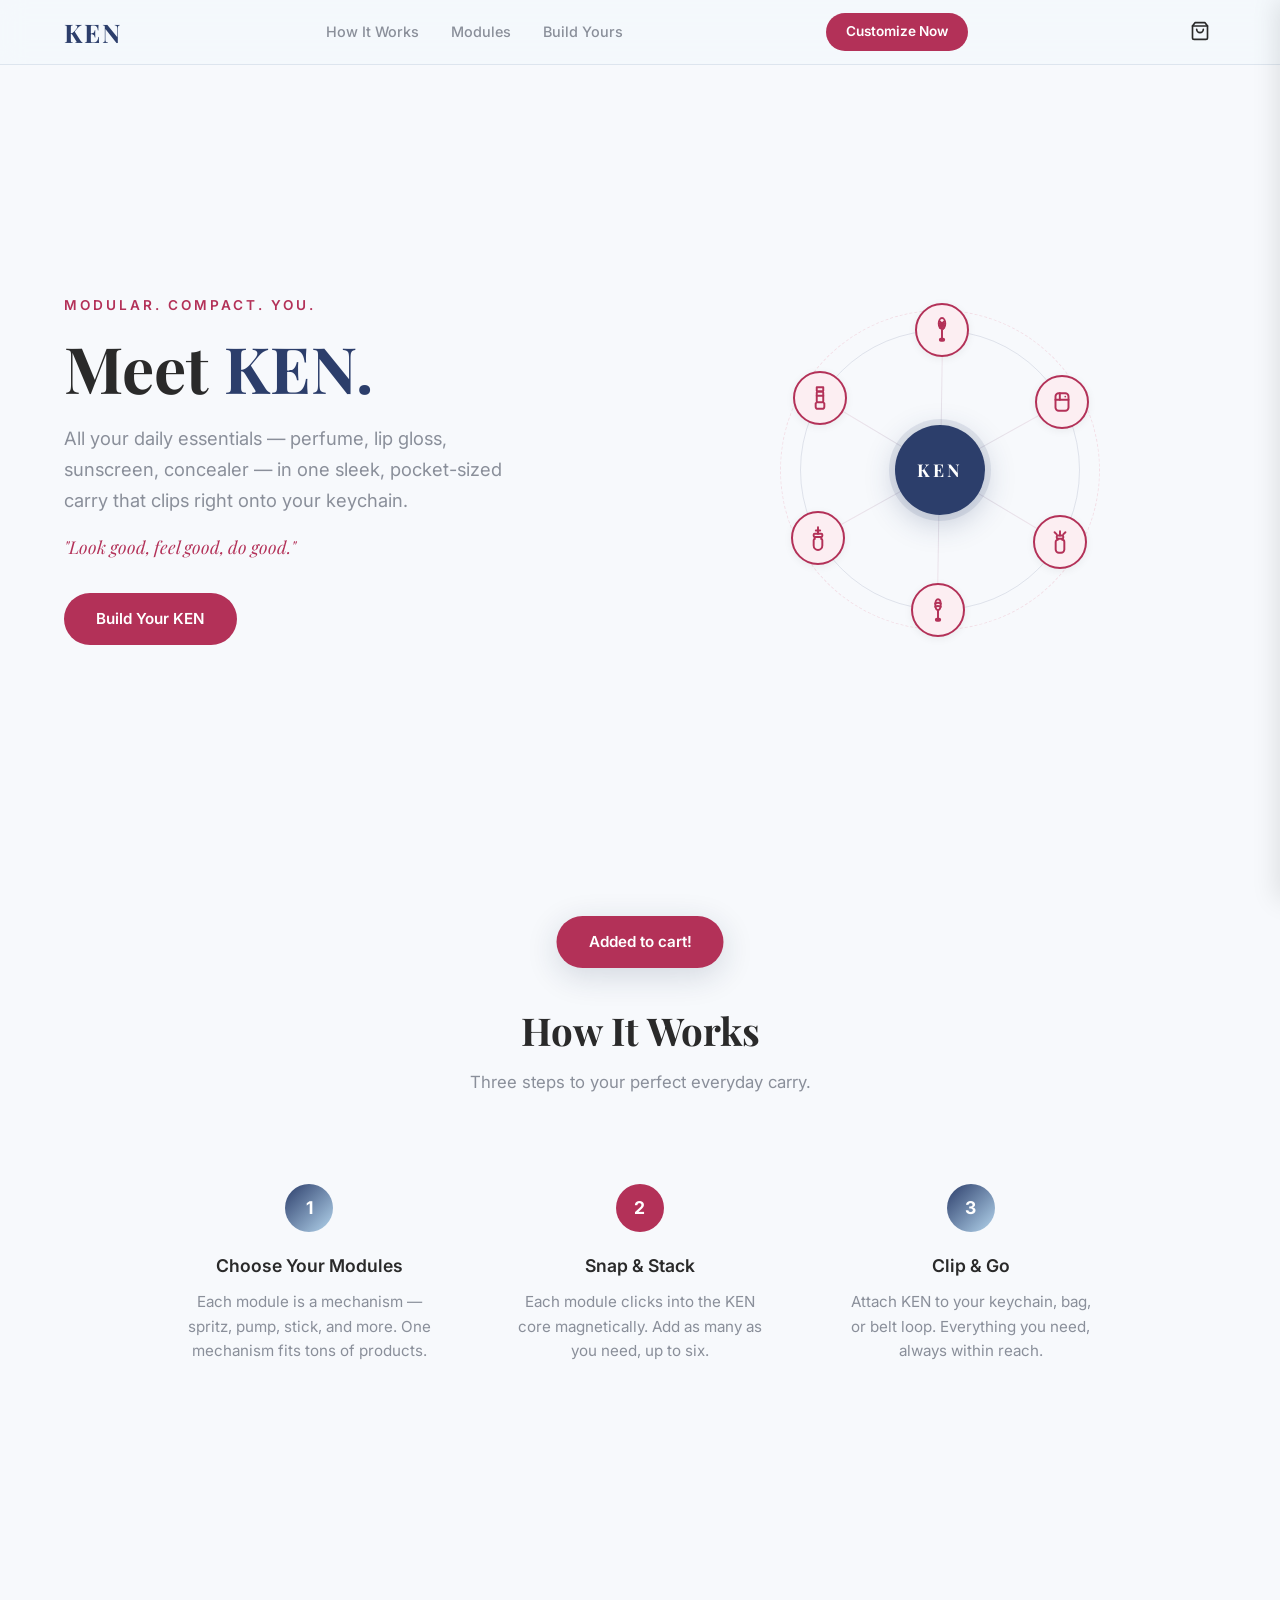
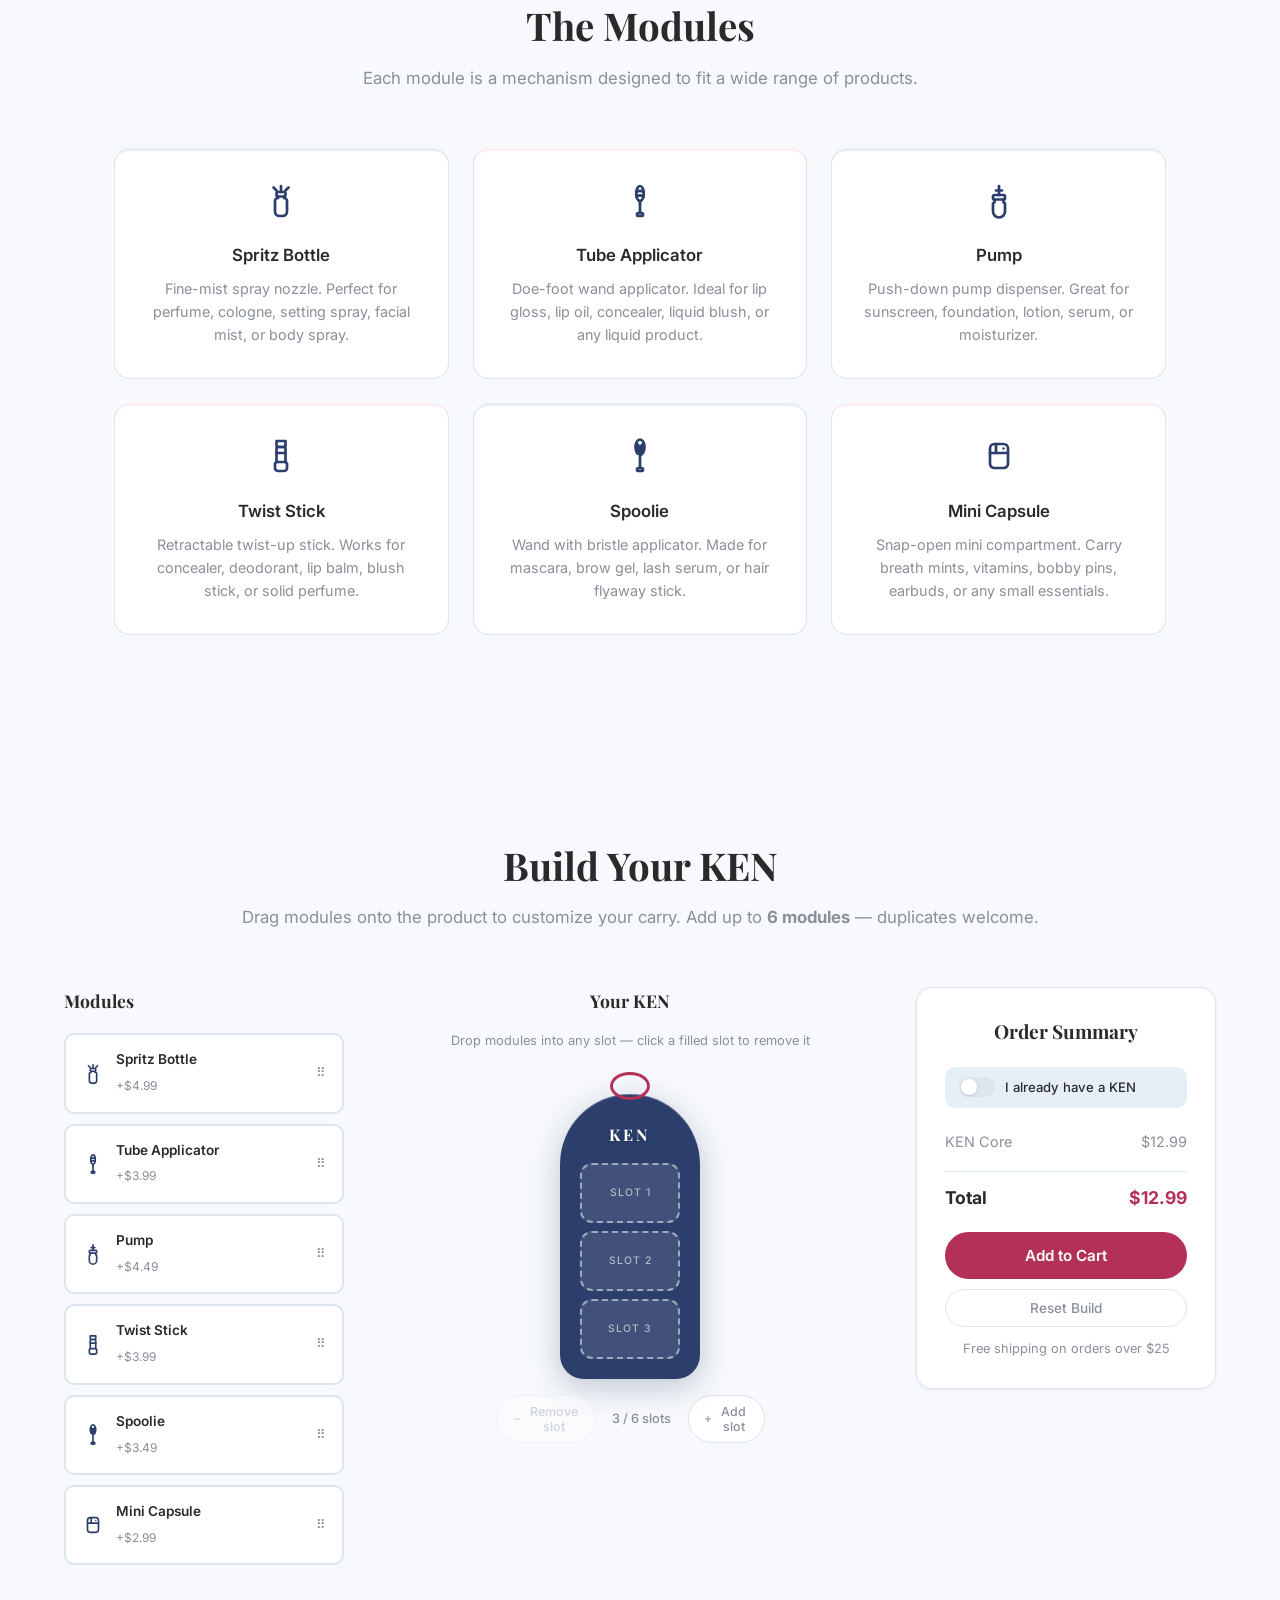
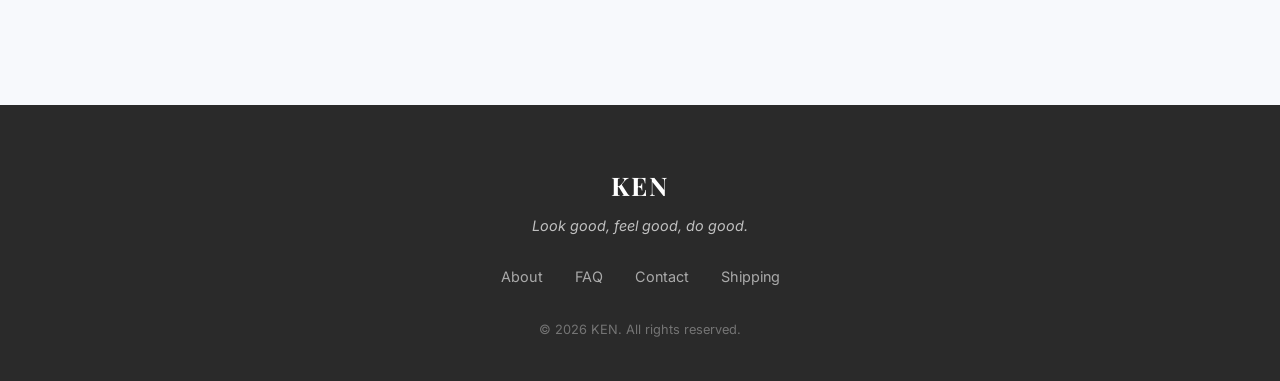
==== index.html @ da059046 "Initial ken website" ====
<!DOCTYPE html>
<html lang="en">
<head>
  <meta charset="UTF-8">
  <meta name="viewport" content="width=device-width, initial-scale=1.0">
  <title>KEN — Look Good, Feel Good, Do Good</title>
  <link rel="stylesheet" href="styles.css">
  <link rel="preconnect" href="https://fonts.googleapis.com">
  <link href="https://fonts.googleapis.com/css2?family=Inter:wght@300;400;500;600;700;800&family=Playfair+Display:wght@600;700&display=swap" rel="stylesheet">
</head>
<body>

  <!-- SVG Icon Definitions -->
  <svg xmlns="http://www.w3.org/2000/svg" style="display:none">
    <!-- Spritz: spray bottle -->
    <symbol id="icon-spritz" viewBox="0 0 24 24" fill="none" stroke="currentColor" stroke-width="1.8" stroke-linecap="round" stroke-linejoin="round">
      <path d="M12 2v4"/>
      <rect x="9" y="6" width="6" height="3" rx="1"/>
      <path d="M10 9v1a2 2 0 0 0-2 2v7a3 3 0 0 0 3 3h2a3 3 0 0 0 3-3v-7a2 2 0 0 0-2-2V9"/>
      <path d="M7 3l2 2"/>
      <path d="M17 3l-2 2"/>
    </symbol>
    <!-- Tube Applicator: doe-foot wand -->
    <symbol id="icon-applicator" viewBox="0 0 24 24" fill="none" stroke="currentColor" stroke-width="1.8" stroke-linecap="round" stroke-linejoin="round">
      <path d="M12 14v6"/>
      <rect x="10" y="20" width="4" height="2" rx="1"/>
      <path d="M12 14v-2"/>
      <ellipse cx="12" cy="7" rx="2.5" ry="5"/>
      <path d="M9.5 6a5 5 0 0 1 5 0"/>
      <path d="M9.5 9a5 5 0 0 1 5 0"/>
    </symbol>
    <!-- Pump: push-down pump dispenser -->
    <symbol id="icon-pump" viewBox="0 0 24 24" fill="none" stroke="currentColor" stroke-width="1.8" stroke-linecap="round" stroke-linejoin="round">
      <path d="M12 2v3"/>
      <path d="M10 5h4"/>
      <path d="M12 5v3"/>
      <rect x="8" y="8" width="8" height="3" rx="1"/>
      <path d="M9 11v2a1 1 0 0 0-1 1v5a4 4 0 0 0 4 4h0a4 4 0 0 0 4-4v-5a1 1 0 0 0-1-1v-2"/>
    </symbol>
    <!-- Twist Stick: retractable stick -->
    <symbol id="icon-stick" viewBox="0 0 24 24" fill="none" stroke="currentColor" stroke-width="1.8" stroke-linecap="round" stroke-linejoin="round">
      <path d="M9 2h6v3l-1 1h-4l-1-1V2z"/>
      <rect x="9" y="6" width="6" height="10" rx="1"/>
      <path d="M9 16l-1 1v3a2 2 0 0 0 2 2h4a2 2 0 0 0 2-2v-3l-1-1"/>
      <path d="M9 10h6"/>
    </symbol>
    <!-- Spoolie: wand with bristle tip -->
    <symbol id="icon-spoolie" viewBox="0 0 24 24" fill="none" stroke="currentColor" stroke-width="1.8" stroke-linecap="round" stroke-linejoin="round">
      <path d="M12 12v8"/>
      <rect x="10" y="20" width="4" height="2" rx="1"/>
      <ellipse cx="12" cy="6" rx="3" ry="5"/>
      <path d="M10 4l4 4"/>
      <path d="M10 6l4 4"/>
      <path d="M10 8l3 3"/>
      <path d="M14 4l-4 4"/>
      <path d="M14 6l-4 4"/>
    </symbol>
    <!-- Mini Capsule: small snap-open compartment -->
    <symbol id="icon-pod" viewBox="0 0 24 24" fill="none" stroke="currentColor" stroke-width="1.8" stroke-linecap="round" stroke-linejoin="round">
      <rect x="6" y="4" width="12" height="16" rx="3"/>
      <path d="M6 10h12"/>
      <path d="M10 4v6"/>
      <circle cx="15" cy="7" r="0.8" fill="currentColor" stroke="none"/>
    </symbol>
  </svg>

  <!-- Navigation -->
  <nav class="navbar">
    <div class="nav-container">
      <a href="#" class="logo">KEN</a>
      <ul class="nav-links">
        <li><a href="#how-it-works">How It Works</a></li>
        <li><a href="#modules">Modules</a></li>
        <li><a href="#build">Build Yours</a></li>
      </ul>
      <a href="#build" class="nav-cta">Customize Now</a>
      <button class="cart-btn" id="cart-btn">
        <svg width="20" height="20" viewBox="0 0 24 24" fill="none" stroke="currentColor" stroke-width="2" stroke-linecap="round" stroke-linejoin="round">
          <path d="M6 2L3 6v14a2 2 0 0 0 2 2h14a2 2 0 0 0 2-2V6l-3-4z"/>
          <line x1="3" y1="6" x2="21" y2="6"/>
          <path d="M16 10a4 4 0 0 1-8 0"/>
        </svg>
        <span class="cart-count" id="cart-count">0</span>
      </button>
    </div>
  </nav>

  <!-- Cart Slide-out -->
  <div class="cart-overlay" id="cart-overlay"></div>
  <div class="cart-panel" id="cart-panel">
    <div class="cart-header">
      <h3>Your Cart</h3>
      <button class="cart-close" id="cart-close">&times;</button>
    </div>
    <div class="cart-body" id="cart-body">
      <p class="cart-empty">Your cart is empty.</p>
    </div>
    <div class="cart-footer" id="cart-footer" style="display:none">
      <div class="cart-footer-total">
        <span>Total</span>
        <span id="cart-total">$0.00</span>
      </div>
      <a href="checkout.html" class="btn btn-pink btn-full" style="text-align:center">Checkout</a>
    </div>
  </div>

  <!-- Hero -->
  <section class="hero">
    <div class="hero-content">
      <p class="hero-tagline">Modular. Compact. You.</p>
      <h1 class="hero-title">Meet <span class="brand-accent">KEN.</span></h1>
      <p class="hero-subtitle">All your daily essentials — perfume, lip gloss, sunscreen, concealer — in one sleek, pocket-sized carry that clips right onto your keychain.</p>
      <p class="hero-motto">"Look good, feel good, do good."</p>
      <a href="#build" class="btn btn-pink">Build Your KEN</a>
    </div>
    <div class="hero-visual">
      <div class="product-explorer">
        <div class="explorer-ring"></div>
        <div class="explorer-ring ring-2"></div>
        <div class="explorer-core">
          <span>KEN</span>
        </div>
        <div class="orbit-module" data-label="Spritz Bottle" data-angle="0"><svg><use href="#icon-spritz"/></svg></div>
        <div class="orbit-module" data-label="Tube Applicator" data-angle="60"><svg><use href="#icon-applicator"/></svg></div>
        <div class="orbit-module" data-label="Pump" data-angle="120"><svg><use href="#icon-pump"/></svg></div>
        <div class="orbit-module" data-label="Twist Stick" data-angle="180"><svg><use href="#icon-stick"/></svg></div>
        <div class="orbit-module" data-label="Spoolie" data-angle="240"><svg><use href="#icon-spoolie"/></svg></div>
        <div class="orbit-module" data-label="Mini Capsule" data-angle="300"><svg><use href="#icon-pod"/></svg></div>
        <div class="module-tooltip"></div>
      </div>
    </div>
  </section>

  <!-- How It Works -->
  <section id="how-it-works" class="how-it-works">
    <h2 class="section-title">How It Works</h2>
    <p class="section-subtitle">Three steps to your perfect everyday carry.</p>
    <div class="steps">
      <div class="step">
        <div class="step-number">1</div>
        <h3>Choose Your Modules</h3>
        <p>Each module is a mechanism — spritz, pump, stick, and more. One mechanism fits tons of products.</p>
      </div>
      <div class="step">
        <div class="step-number">2</div>
        <h3>Snap & Stack</h3>
        <p>Each module clicks into the KEN core magnetically. Add as many as you need, up to six.</p>
      </div>
      <div class="step">
        <div class="step-number">3</div>
        <h3>Clip & Go</h3>
        <p>Attach KEN to your keychain, bag, or belt loop. Everything you need, always within reach.</p>
      </div>
    </div>
  </section>

  <!-- Modules Showcase -->
  <section id="modules" class="modules-showcase">
    <h2 class="section-title">The Modules</h2>
    <p class="section-subtitle">Each module is a mechanism designed to fit a wide range of products.</p>
    <div class="module-grid">
      <div class="module-card">
        <div class="module-icon"><svg><use href="#icon-spritz"/></svg></div>
        <h3>Spritz Bottle</h3>
        <p>Fine-mist spray nozzle. Perfect for perfume, cologne, setting spray, facial mist, or body spray.</p>
      </div>
      <div class="module-card">
        <div class="module-icon"><svg><use href="#icon-applicator"/></svg></div>
        <h3>Tube Applicator</h3>
        <p>Doe-foot wand applicator. Ideal for lip gloss, lip oil, concealer, liquid blush, or any liquid product.</p>
      </div>
      <div class="module-card">
        <div class="module-icon"><svg><use href="#icon-pump"/></svg></div>
        <h3>Pump</h3>
        <p>Push-down pump dispenser. Great for sunscreen, foundation, lotion, serum, or moisturizer.</p>
      </div>
      <div class="module-card">
        <div class="module-icon"><svg><use href="#icon-stick"/></svg></div>
        <h3>Twist Stick</h3>
        <p>Retractable twist-up stick. Works for concealer, deodorant, lip balm, blush stick, or solid perfume.</p>
      </div>
      <div class="module-card">
        <div class="module-icon"><svg><use href="#icon-spoolie"/></svg></div>
        <h3>Spoolie</h3>
        <p>Wand with bristle applicator. Made for mascara, brow gel, lash serum, or hair flyaway stick.</p>
      </div>
      <div class="module-card">
        <div class="module-icon"><svg><use href="#icon-pod"/></svg></div>
        <h3>Mini Capsule</h3>
        <p>Snap-open mini compartment. Carry breath mints, vitamins, bobby pins, earbuds, or any small essentials.</p>
      </div>
    </div>
  </section>

  <!-- Build Your KEN — Drag & Drop Customizer -->
  <section id="build" class="customizer">
    <h2 class="section-title">Build Your KEN</h2>
    <p class="section-subtitle">Drag modules onto the product to customize your carry. Add up to <strong>6 modules</strong> — duplicates welcome.</p>

    <div class="customizer-layout">
      <!-- Left: Module tray (draggable items) -->
      <div class="module-tray">
        <h3>Modules</h3>
        <div class="drag-module" draggable="true" data-module="spritz" data-price="4.99">
          <span class="drag-icon"><svg><use href="#icon-spritz"/></svg></span>
          <div class="drag-info">
            <h4>Spritz Bottle</h4>
            <span>+$4.99</span>
          </div>
          <span class="drag-handle">⠿</span>
        </div>
        <div class="drag-module" draggable="true" data-module="applicator" data-price="3.99">
          <span class="drag-icon"><svg><use href="#icon-applicator"/></svg></span>
          <div class="drag-info">
            <h4>Tube Applicator</h4>
            <span>+$3.99</span>
          </div>
          <span class="drag-handle">⠿</span>
        </div>
        <div class="drag-module" draggable="true" data-module="pump" data-price="4.49">
          <span class="drag-icon"><svg><use href="#icon-pump"/></svg></span>
          <div class="drag-info">
            <h4>Pump</h4>
            <span>+$4.49</span>
          </div>
          <span class="drag-handle">⠿</span>
        </div>
        <div class="drag-module" draggable="true" data-module="stick" data-price="3.99">
          <span class="drag-icon"><svg><use href="#icon-stick"/></svg></span>
          <div class="drag-info">
            <h4>Twist Stick</h4>
            <span>+$3.99</span>
          </div>
          <span class="drag-handle">⠿</span>
        </div>
        <div class="drag-module" draggable="true" data-module="spoolie" data-price="3.49">
          <span class="drag-icon"><svg><use href="#icon-spoolie"/></svg></span>
          <div class="drag-info">
            <h4>Spoolie</h4>
            <span>+$3.49</span>
          </div>
          <span class="drag-handle">⠿</span>
        </div>
        <div class="drag-module" draggable="true" data-module="pod" data-price="2.99">
          <span class="drag-icon"><svg><use href="#icon-pod"/></svg></span>
          <div class="drag-info">
            <h4>Mini Capsule</h4>
            <span>+$2.99</span>
          </div>
          <span class="drag-handle">⠿</span>
        </div>
      </div>

      <!-- Center: Product diagram with drop slots -->
      <div class="product-diagram">
        <h3>Your KEN</h3>
        <p class="diagram-hint">Drop modules into any slot — click a filled slot to remove it</p>
        <div class="product-body">
          <div class="keychain-ring"></div>
          <div class="ken-body" id="ken-body">
            <span class="ken-body-label">KEN</span>
            <div class="drop-slot" data-slot="0">
              <span class="slot-label">Slot 1</span>
            </div>
            <div class="drop-slot" data-slot="1">
              <span class="slot-label">Slot 2</span>
            </div>
            <div class="drop-slot" data-slot="2">
              <span class="slot-label">Slot 3</span>
            </div>
          </div>
          <div class="slot-controls">
            <button class="slot-ctrl-btn" id="remove-slot-btn" disabled>
              <svg width="16" height="16" viewBox="0 0 24 24" fill="none" stroke="currentColor" stroke-width="2.5"><line x1="5" y1="12" x2="19" y2="12"/></svg>
              <span>Remove slot</span>
            </button>
            <span class="slot-count-label" id="slot-count-label">3 / 6 slots</span>
            <button class="slot-ctrl-btn" id="add-slot-btn">
              <svg width="16" height="16" viewBox="0 0 24 24" fill="none" stroke="currentColor" stroke-width="2.5"><line x1="12" y1="5" x2="12" y2="19"/><line x1="5" y1="12" x2="19" y2="12"/></svg>
              <span>Add slot</span>
            </button>
          </div>
        </div>
      </div>

      <!-- Right: Order summary -->
      <div class="order-summary">
        <h3>Order Summary</h3>

        <label class="own-ken-toggle">
          <input type="checkbox" id="own-ken-toggle">
          <span class="toggle-switch"></span>
          <span class="toggle-text">I already have a KEN</span>
        </label>

        <div class="summary">
          <div class="summary-line core-line" id="core-line">
            <span>KEN Core</span>
            <span>$12.99</span>
          </div>
          <div class="summary-modules"></div>
          <div class="summary-divider"></div>
          <div class="summary-total">
            <span>Total</span>
            <span class="total-price">$12.99</span>
          </div>
        </div>
        <button class="btn btn-pink btn-full" id="add-to-cart">Add to Cart</button>
        <button class="reset-btn" id="reset-btn">Reset Build</button>
        <p class="build-note">Free shipping on orders over $25</p>
      </div>
    </div>
  </section>

  <!-- Footer -->
  <footer class="footer">
    <div class="footer-content">
      <div class="footer-brand">
        <span class="logo">KEN</span>
        <p>Look good, feel good, do good.</p>
      </div>
      <div class="footer-links">
        <a href="#">About</a>
        <a href="#">FAQ</a>
        <a href="#">Contact</a>
        <a href="#">Shipping</a>
      </div>
      <p class="footer-copy">&copy; 2026 KEN. All rights reserved.</p>
    </div>
  </footer>

  <!-- Cart Toast -->
  <div class="toast" id="cart-toast">
    <span>Added to cart!</span>
  </div>

  <script src="script.js"></script>
</body>
</html>
---- styles.css ----
/* ===== Reset & Base ===== */
*, *::before, *::after {
  margin: 0;
  padding: 0;
  box-sizing: border-box;
}

:root {
  --color-bg: #f7f9fc;
  --color-surface: #ffffff;
  --color-text: #2a2a2a;
  --color-text-muted: #8a8f9a;
  --color-pink: #2c3e6b;
  --color-pink-light: #eaf0f7;
  --color-pink-hover: #243356;
  --color-blue: #b4d5ed;
  --color-blue-dark: #2c3e6b;
  --color-blue-light: #e6eff7;
  --color-border: #dde5ee;
  --color-rose: #b33158;
  --color-rose-light: #fceef2;
  --color-gradient: linear-gradient(135deg, #2c3e6b, #b4d5ed);
  --radius: 16px;
  --radius-sm: 10px;
  --shadow-sm: 0 1px 3px rgba(27, 42, 74, 0.08);
  --shadow-md: 0 4px 20px rgba(27, 42, 74, 0.12);
  --shadow-lg: 0 8px 32px rgba(27, 42, 74, 0.16);
  --font-body: 'Inter', -apple-system, sans-serif;
  --font-display: 'Playfair Display', Georgia, serif;
}

html {
  scroll-behavior: smooth;
}

body {
  font-family: var(--font-body);
  background: var(--color-bg);
  color: var(--color-text);
  line-height: 1.6;
  -webkit-font-smoothing: antialiased;
}

/* ===== Navbar ===== */
.navbar {
  position: fixed;
  top: 0;
  left: 0;
  right: 0;
  z-index: 100;
  background: rgba(244, 248, 252, 0.85);
  backdrop-filter: blur(12px);
  border-bottom: 1px solid var(--color-border);
}

.nav-container {
  max-width: 1200px;
  margin: 0 auto;
  padding: 0 24px;
  height: 64px;
  display: flex;
  align-items: center;
  justify-content: space-between;
}

.logo {
  font-family: var(--font-display);
  font-size: 1.6rem;
  font-weight: 700;
  color: #2c3e6b;
  text-decoration: none;
  letter-spacing: 2px;
}

.nav-links {
  list-style: none;
  display: flex;
  gap: 32px;
}

.nav-links a {
  text-decoration: none;
  color: var(--color-text-muted);
  font-size: 0.9rem;
  font-weight: 500;
  transition: color 0.2s;
}

.nav-links a:hover {
  color: var(--color-rose);
}

.nav-cta {
  background: var(--color-rose);
  color: white;
  text-decoration: none;
  padding: 8px 20px;
  border-radius: 100px;
  font-size: 0.85rem;
  font-weight: 600;
  transition: opacity 0.2s;
}

.nav-cta:hover {
  opacity: 0.9;
}

/* ===== Hero ===== */
.hero {
  min-height: 100vh;
  display: flex;
  align-items: center;
  justify-content: center;
  padding: 100px 24px 60px;
  max-width: 1200px;
  margin: 0 auto;
  gap: 60px;
}

.hero-content {
  flex: 1;
  max-width: 540px;
}

.hero-tagline {
  font-size: 0.85rem;
  font-weight: 600;
  text-transform: uppercase;
  letter-spacing: 3px;
  color: var(--color-rose);
  margin-bottom: 16px;
}

.hero-title {
  font-family: var(--font-display);
  font-size: 4rem;
  font-weight: 700;
  line-height: 1.1;
  margin-bottom: 20px;
}

.brand-accent {
  color: #2c3e6b;
}

.hero-subtitle {
  font-size: 1.15rem;
  color: var(--color-text-muted);
  line-height: 1.7;
  margin-bottom: 16px;
  max-width: 460px;
}

.hero-motto {
  font-family: var(--font-display);
  font-size: 1.1rem;
  font-style: italic;
  color: var(--color-rose);
  margin-bottom: 32px;
}

.btn {
  display: inline-block;
  padding: 14px 32px;
  border-radius: 100px;
  font-size: 0.95rem;
  font-weight: 600;
  text-decoration: none;
  cursor: pointer;
  border: none;
  transition: all 0.2s;
  font-family: var(--font-body);
}

.btn-primary {
  background: var(--color-gradient);
  color: white;
}

.btn-primary:hover {
  opacity: 0.9;
  transform: translateY(-1px);
  box-shadow: var(--shadow-md);
}

.btn-pink {
  background: var(--color-rose);
  color: white;
}

.btn-pink:hover {
  background: #d4627e;
  transform: translateY(-1px);
  box-shadow: 0 4px 20px rgba(224, 115, 142, 0.3);
}

.btn-full {
  width: 100%;
  text-align: center;
}

/* Hero product visual — Interactive Explorer */
.hero-visual {
  flex: 1;
  display: flex;
  justify-content: center;
  align-items: center;
}

.product-explorer {
  position: relative;
  width: 360px;
  height: 360px;
  cursor: pointer;
}

/* Rotating rings */
.explorer-ring {
  position: absolute;
  top: 50%;
  left: 50%;
  width: 280px;
  height: 280px;
  transform: translate(-50%, -50%);
  border: 1.5px solid rgba(44, 62, 107, 0.12);
  border-radius: 50%;
  animation: spin-ring 30s linear infinite;
}

.explorer-ring.ring-2 {
  width: 320px;
  height: 320px;
  border: 1px dashed rgba(224, 115, 142, 0.2);
  animation: spin-ring 45s linear infinite reverse;
}

@keyframes spin-ring {
  from { transform: translate(-50%, -50%) rotate(0deg); }
  to { transform: translate(-50%, -50%) rotate(360deg); }
}

/* Center core */
.explorer-core {
  position: absolute;
  top: 50%;
  left: 50%;
  transform: translate(-50%, -50%);
  width: 90px;
  height: 90px;
  background: #2c3e6b;
  border-radius: 50%;
  display: flex;
  align-items: center;
  justify-content: center;
  color: white;
  font-family: var(--font-display);
  font-weight: 700;
  font-size: 1.1rem;
  letter-spacing: 3px;
  z-index: 10;
  box-shadow: 0 0 0 6px rgba(44, 62, 107, 0.1), 0 8px 30px rgba(44, 62, 107, 0.25);
  transition: transform 0.3s, box-shadow 0.3s;
}

.explorer-core:hover {
  transform: translate(-50%, -50%) scale(1.08);
  box-shadow: 0 0 0 8px rgba(224, 115, 142, 0.15), 0 12px 40px rgba(44, 62, 107, 0.3);
}

/* Orbiting modules */
.orbit-module {
  position: absolute;
  width: 54px;
  height: 54px;
  border-radius: 50%;
  background: var(--color-rose-light);
  border: 2px solid var(--color-rose);
  display: flex;
  align-items: center;
  justify-content: center;
  color: var(--color-rose);
  z-index: 5;
  cursor: pointer;
  transition: all 0.3s cubic-bezier(0.16, 1, 0.3, 1);
  box-shadow: 0 2px 8px rgba(0,0,0,0.06);
}

.orbit-module svg {
  width: 26px;
  height: 26px;
}

.orbit-module:hover {
  transform: scale(1.3) !important;
  background: #2c3e6b;
  border-color: #2c3e6b;
  color: white;
  box-shadow: 0 0 0 4px rgba(44, 62, 107, 0.15), 0 8px 24px rgba(44, 62, 107, 0.25);
  z-index: 20;
}

.orbit-module.popped {
  animation: pop-bounce 0.5s cubic-bezier(0.16, 1, 0.3, 1);
}

@keyframes pop-bounce {
  0% { transform: scale(1); }
  40% { transform: scale(1.4); }
  70% { transform: scale(0.95); }
  100% { transform: scale(1); }
}

/* Tooltip */
.module-tooltip {
  position: absolute;
  background: #2c3e6b;
  color: white;
  padding: 6px 14px;
  border-radius: 100px;
  font-size: 0.78rem;
  font-weight: 600;
  white-space: nowrap;
  pointer-events: none;
  opacity: 0;
  transform: translateX(-50%) translateY(8px);
  transition: opacity 0.2s, transform 0.2s;
  z-index: 30;
  letter-spacing: 0.3px;
}

.module-tooltip.visible {
  opacity: 1;
  transform: translateX(-50%) translateY(0);
}

/* Connector lines from core to modules */
.orbit-connector {
  position: absolute;
  top: 50%;
  left: 50%;
  height: 1px;
  background: linear-gradient(90deg, rgba(44,62,107,0.15), rgba(224,115,142,0.15));
  transform-origin: 0 0;
  z-index: 1;
  pointer-events: none;
}

/* ===== How It Works ===== */
.how-it-works {
  padding: 100px 24px;
  max-width: 1000px;
  margin: 0 auto;
}

.section-title {
  font-family: var(--font-display);
  font-size: 2.4rem;
  text-align: center;
  margin-bottom: 8px;
}

.section-subtitle {
  text-align: center;
  color: var(--color-text-muted);
  font-size: 1.05rem;
  margin-bottom: 56px;
}

.steps {
  display: grid;
  grid-template-columns: repeat(3, 1fr);
  gap: 40px;
}

.step {
  text-align: center;
  padding: 32px 20px;
}

.step-number {
  width: 48px;
  height: 48px;
  border-radius: 50%;
  background: var(--color-gradient);
  color: white;
  display: inline-flex;
  align-items: center;
  justify-content: center;
  font-weight: 700;
  font-size: 1.1rem;
  margin-bottom: 20px;
}

.step:nth-child(2) .step-number {
  background: var(--color-rose);
}

.step h3 {
  font-size: 1.1rem;
  font-weight: 600;
  margin-bottom: 10px;
}

.step p {
  color: var(--color-text-muted);
  font-size: 0.95rem;
  line-height: 1.6;
}

/* ===== Module Showcase ===== */
.modules-showcase {
  padding: 100px 24px;
  max-width: 1100px;
  margin: 0 auto;
}

.module-grid {
  display: grid;
  grid-template-columns: repeat(3, 1fr);
  gap: 24px;
}

.module-card {
  background: var(--color-surface);
  border: 1px solid var(--color-border);
  border-radius: var(--radius);
  padding: 32px 24px;
  text-align: center;
  transition: transform 0.2s, box-shadow 0.2s;
}

.module-card:hover {
  transform: translateY(-4px);
  box-shadow: var(--shadow-md);
  border-color: var(--color-rose);
}

.module-card:nth-child(even) {
  border-top: 3px solid var(--color-rose-light);
}

.module-card:nth-child(odd) {
  border-top: 3px solid var(--color-blue-light);
}

.module-icon {
  margin-bottom: 16px;
  color: #2c3e6b;
}

.module-icon svg {
  width: 36px;
  height: 36px;
}

.module-card h3 {
  font-size: 1.05rem;
  font-weight: 600;
  margin-bottom: 8px;
}

.module-card p {
  color: var(--color-text-muted);
  font-size: 0.9rem;
  line-height: 1.6;
}

/* ===== Customizer (Drag & Drop) ===== */
.customizer {
  padding: 100px 24px;
  max-width: 1200px;
  margin: 0 auto;
}

.customizer-layout {
  display: grid;
  grid-template-columns: 280px 1fr 300px;
  gap: 32px;
  margin-top: 20px;
  align-items: start;
}

/* Left: Draggable module tray */
.module-tray {
  display: flex;
  flex-direction: column;
  gap: 10px;
}

.module-tray h3 {
  font-family: var(--font-display);
  font-size: 1.1rem;
  margin-bottom: 8px;
  color: var(--color-text);
}

.drag-module {
  display: flex;
  align-items: center;
  gap: 12px;
  padding: 14px 16px;
  background: var(--color-surface);
  border: 2px solid var(--color-border);
  border-radius: var(--radius-sm);
  cursor: grab;
  transition: all 0.2s;
  user-select: none;
}

.drag-module:active {
  cursor: grabbing;
}

.drag-module:hover {
  border-color: var(--color-rose);
  box-shadow: var(--shadow-sm);
}


.drag-module .drag-icon {
  flex-shrink: 0;
  color: #2c3e6b;
  display: flex;
  align-items: center;
  justify-content: center;
}

.drag-module .drag-icon svg {
  width: 22px;
  height: 22px;
}

.drag-module .drag-info {
  flex: 1;
  min-width: 0;
}

.drag-module .drag-info h4 {
  font-size: 0.85rem;
  font-weight: 600;
  margin-bottom: 1px;
}

.drag-module .drag-info span {
  font-size: 0.75rem;
  color: var(--color-text-muted);
}

.drag-module .drag-handle {
  color: var(--color-text-muted);
  font-size: 0.8rem;
  flex-shrink: 0;
}

/* Center: Product diagram */
.product-diagram {
  display: flex;
  flex-direction: column;
  align-items: center;
}

.product-diagram h3 {
  font-family: var(--font-display);
  font-size: 1.1rem;
  margin-bottom: 16px;
  text-align: center;
}

.diagram-hint {
  font-size: 0.8rem;
  color: var(--color-text-muted);
  margin-bottom: 20px;
  text-align: center;
}

.product-body {
  position: relative;
  width: 260px;
  display: flex;
  flex-direction: column;
  align-items: center;
}

/* Keychain ring */
.keychain-ring {
  width: 40px;
  height: 28px;
  border: 3px solid var(--color-rose);
  border-radius: 50%;
  margin-bottom: -6px;
  z-index: 1;
}

/* The KEN body */
.ken-body {
  width: 140px;
  background: #2c3e6b;
  border-radius: 70px 70px 24px 24px;
  display: flex;
  flex-direction: column;
  align-items: center;
  padding: 28px 10px 20px;
  gap: 8px;
  box-shadow: 0 8px 32px rgba(27, 42, 74, 0.25), inset 0 1px 0 rgba(255,255,255,0.3);
  position: relative;
}

.ken-body-label {
  font-family: var(--font-display);
  font-weight: 700;
  font-size: 1rem;
  color: white;
  letter-spacing: 3px;
  margin-bottom: 8px;
  text-shadow: 0 1px 4px rgba(0,0,0,0.2);
}

/* Drop slots on the product */
.drop-slot {
  width: 100px;
  height: 60px;
  border: 2px dashed rgba(255,255,255,0.5);
  border-radius: 12px;
  display: flex;
  align-items: center;
  justify-content: center;
  transition: all 0.25s;
  background: rgba(255,255,255,0.1);
  position: relative;
}

.drop-slot .slot-label {
  font-size: 0.65rem;
  color: rgba(255,255,255,0.6);
  text-transform: uppercase;
  letter-spacing: 1px;
  font-weight: 500;
}

.drop-slot.drag-over {
  border-color: white;
  background: rgba(255,255,255,0.25);
  transform: scale(1.05);
  box-shadow: 0 0 20px rgba(255,255,255,0.3);
}

.drop-slot.filled {
  border-style: solid;
  border-color: rgba(255,255,255,0.7);
  background: rgba(255,255,255,0.2);
  cursor: pointer;
}

.drop-slot.filled:hover {
  background: rgba(255, 50, 50, 0.2);
  border-color: rgba(255, 100, 100, 0.7);
}

.drop-slot.filled:hover .remove-hint {
  opacity: 1;
}

.slot-content {
  display: flex;
  align-items: center;
  gap: 5px;
  color: white;
  font-weight: 600;
  font-size: 0.72rem;
  white-space: nowrap;
}

.slot-content .slot-icon {
  width: 20px;
  height: 20px;
  flex-shrink: 0;
}

.remove-hint {
  position: absolute;
  top: -8px;
  right: -8px;
  width: 20px;
  height: 20px;
  background: #ff4757;
  color: white;
  border-radius: 50%;
  font-size: 0.7rem;
  display: flex;
  align-items: center;
  justify-content: center;
  opacity: 0;
  transition: opacity 0.2s;
  font-weight: 700;
}

/* "I already have a KEN" toggle */
.own-ken-toggle {
  display: flex;
  align-items: center;
  gap: 10px;
  cursor: pointer;
  padding: 10px 14px;
  background: var(--color-blue-light);
  border-radius: var(--radius-sm);
  margin-bottom: 16px;
  user-select: none;
  transition: background 0.2s;
}

.own-ken-toggle:hover {
  background: var(--color-pink-light);
}

.own-ken-toggle input {
  display: none;
}

.toggle-switch {
  width: 36px;
  height: 20px;
  background: var(--color-border);
  border-radius: 10px;
  position: relative;
  flex-shrink: 0;
  transition: background 0.2s;
}

.toggle-switch::after {
  content: '';
  position: absolute;
  top: 2px;
  left: 2px;
  width: 16px;
  height: 16px;
  border-radius: 50%;
  background: white;
  transition: transform 0.2s;
  box-shadow: 0 1px 3px rgba(0,0,0,0.15);
}

.own-ken-toggle input:checked + .toggle-switch {
  background: var(--color-rose);
}

.own-ken-toggle input:checked + .toggle-switch::after {
  transform: translateX(16px);
}

.toggle-text {
  font-size: 0.82rem;
  font-weight: 500;
  color: var(--color-text);
}

.core-line.hidden {
  text-decoration: line-through;
  opacity: 0.4;
}

/* Right: Order summary */
.order-summary {
  position: sticky;
  top: 88px;
  background: var(--color-surface);
  border: 1px solid var(--color-border);
  border-radius: var(--radius);
  padding: 28px;
  box-shadow: var(--shadow-sm);
}

.order-summary h3 {
  font-family: var(--font-display);
  font-size: 1.2rem;
  margin-bottom: 20px;
  text-align: center;
}

.summary {
  margin-bottom: 20px;
}

.summary-line {
  display: flex;
  justify-content: space-between;
  padding: 6px 0;
  font-size: 0.9rem;
  color: var(--color-text-muted);
}

.summary-modules .summary-line {
  font-size: 0.85rem;
}

.summary-divider {
  height: 1px;
  background: var(--color-border);
  margin: 12px 0;
}

.summary-total {
  display: flex;
  justify-content: space-between;
  font-size: 1.1rem;
  font-weight: 700;
}

.total-price {
  color: var(--color-rose);
}

.build-note {
  text-align: center;
  font-size: 0.8rem;
  color: var(--color-text-muted);
  margin-top: 12px;
}

.reset-btn {
  display: block;
  width: 100%;
  margin-top: 10px;
  padding: 10px;
  background: none;
  border: 1px solid var(--color-border);
  border-radius: 100px;
  font-size: 0.85rem;
  font-weight: 500;
  color: var(--color-text-muted);
  cursor: pointer;
  font-family: var(--font-body);
  transition: all 0.2s;
}

.reset-btn:hover {
  border-color: var(--color-rose);
  color: var(--color-rose);
}

/* Slot controls */
.slot-controls {
  display: flex;
  align-items: center;
  justify-content: center;
  gap: 16px;
  margin-top: 16px;
}

.slot-ctrl-btn {
  display: flex;
  align-items: center;
  gap: 6px;
  padding: 8px 14px;
  background: var(--color-surface);
  border: 1px solid var(--color-border);
  border-radius: 100px;
  cursor: pointer;
  font-family: var(--font-body);
  font-size: 0.78rem;
  font-weight: 500;
  color: var(--color-text-muted);
  transition: all 0.2s;
}

.slot-ctrl-btn:hover:not(:disabled) {
  border-color: var(--color-rose);
  color: var(--color-rose);
}

.slot-ctrl-btn:disabled {
  opacity: 0.35;
  cursor: not-allowed;
}

.slot-count-label {
  font-size: 0.8rem;
  color: var(--color-text-muted);
  font-weight: 500;
  min-width: 60px;
  text-align: center;
}

/* ===== Cart Button (Nav) ===== */
.cart-btn {
  position: relative;
  background: none;
  border: none;
  cursor: pointer;
  color: var(--color-text);
  padding: 6px;
  margin-left: 12px;
  transition: color 0.2s;
}

.cart-btn:hover {
  color: var(--color-rose);
}

.cart-count {
  position: absolute;
  top: -4px;
  right: -6px;
  background: var(--color-rose);
  color: white;
  font-size: 0.65rem;
  font-weight: 700;
  width: 18px;
  height: 18px;
  border-radius: 50%;
  display: flex;
  align-items: center;
  justify-content: center;
  opacity: 0;
  transition: opacity 0.2s;
}

.cart-count.visible {
  opacity: 1;
}

/* ===== Cart Panel ===== */
.cart-overlay {
  position: fixed;
  inset: 0;
  background: rgba(0,0,0,0.3);
  z-index: 300;
  opacity: 0;
  pointer-events: none;
  transition: opacity 0.3s;
}

.cart-overlay.open {
  opacity: 1;
  pointer-events: auto;
}

.cart-panel {
  position: fixed;
  top: 0;
  right: 0;
  bottom: 0;
  width: 380px;
  max-width: 90vw;
  background: var(--color-surface);
  z-index: 301;
  transform: translateX(100%);
  transition: transform 0.35s cubic-bezier(0.16, 1, 0.3, 1);
  display: flex;
  flex-direction: column;
  box-shadow: -4px 0 24px rgba(0,0,0,0.1);
}

.cart-panel.open {
  transform: translateX(0);
}

.cart-header {
  display: flex;
  align-items: center;
  justify-content: space-between;
  padding: 20px 24px;
  border-bottom: 1px solid var(--color-border);
}

.cart-header h3 {
  font-family: var(--font-display);
  font-size: 1.2rem;
}

.cart-close {
  background: none;
  border: none;
  font-size: 1.5rem;
  cursor: pointer;
  color: var(--color-text-muted);
  padding: 4px 8px;
  transition: color 0.2s;
}

.cart-close:hover {
  color: var(--color-text);
}

.cart-body {
  flex: 1;
  overflow-y: auto;
  padding: 24px;
}

.cart-empty {
  text-align: center;
  color: var(--color-text-muted);
  font-size: 0.95rem;
  padding: 40px 0;
}

.cart-item {
  display: flex;
  align-items: center;
  gap: 12px;
  padding: 14px 0;
  border-bottom: 1px solid var(--color-border);
}

.cart-item:last-child {
  border-bottom: none;
}

.cart-item-icon {
  width: 40px;
  height: 40px;
  border-radius: 50%;
  background: var(--color-blue-light);
  display: flex;
  align-items: center;
  justify-content: center;
  color: #2c3e6b;
  flex-shrink: 0;
}

.cart-item-icon svg {
  width: 20px;
  height: 20px;
}

.cart-item-info {
  flex: 1;
}

.cart-item-info h4 {
  font-size: 0.9rem;
  font-weight: 600;
  margin-bottom: 2px;
}

.cart-item-info span {
  font-size: 0.8rem;
  color: var(--color-text-muted);
}

.cart-item-price {
  font-weight: 600;
  font-size: 0.9rem;
  color: var(--color-text);
}

.cart-footer {
  padding: 20px 24px;
  border-top: 1px solid var(--color-border);
}

.cart-footer-total {
  display: flex;
  justify-content: space-between;
  font-size: 1.1rem;
  font-weight: 700;
  margin-bottom: 16px;
}

.cart-footer-total span:last-child {
  color: var(--color-rose);
}

/* Drag ghost */
.drag-ghost {
  position: fixed;
  pointer-events: none;
  z-index: 1000;
  opacity: 0.85;
  transform: rotate(3deg) scale(1.05);
}

/* ===== Footer ===== */
.footer {
  background: var(--color-text);
  color: rgba(255,255,255,0.7);
  padding: 60px 24px 40px;
  margin-top: 40px;
}

.footer-content {
  max-width: 1000px;
  margin: 0 auto;
  text-align: center;
}

.footer-brand .logo {
  color: white;
  display: block;
  margin-bottom: 8px;
}

.footer-brand p {
  font-style: italic;
  font-size: 0.9rem;
  margin-bottom: 28px;
}

.footer-links {
  display: flex;
  justify-content: center;
  gap: 32px;
  margin-bottom: 32px;
}

.footer-links a {
  color: rgba(255,255,255,0.6);
  text-decoration: none;
  font-size: 0.9rem;
  transition: color 0.2s;
}

.footer-links a:hover {
  color: white;
}

.footer-copy {
  font-size: 0.8rem;
  color: rgba(255,255,255,0.35);
}

/* ===== Toast ===== */
.toast {
  position: fixed;
  bottom: 32px;
  left: 50%;
  transform: translateX(-50%) translateY(100px);
  background: var(--color-rose);
  color: white;
  padding: 14px 32px;
  border-radius: 100px;
  font-weight: 600;
  font-size: 0.95rem;
  box-shadow: var(--shadow-lg);
  transition: transform 0.4s cubic-bezier(0.16, 1, 0.3, 1);
  z-index: 200;
}

.toast.show {
  transform: translateX(-50%) translateY(0);
}

/* ===== Responsive ===== */
@media (max-width: 1000px) {
  .customizer-layout {
    grid-template-columns: 1fr 1fr;
  }

  .product-diagram {
    order: -1;
    grid-column: 1 / -1;
  }

}

@media (max-width: 900px) {
  .hero {
    flex-direction: column;
    text-align: center;
    padding-top: 120px;
  }

  .hero-subtitle {
    max-width: 100%;
  }

  .hero-visual {
    order: -1;
  }

  .product-explorer {
    width: 280px;
    height: 280px;
  }

  .explorer-ring {
    width: 220px;
    height: 220px;
  }

  .explorer-ring.ring-2 {
    width: 250px;
    height: 250px;
  }

  .explorer-core {
    width: 70px;
    height: 70px;
    font-size: 0.9rem;
  }

  .orbit-module {
    width: 42px;
    height: 42px;
    font-size: 1.2rem;
  }

  .hero-title {
    font-size: 2.8rem;
  }

  .steps {
    grid-template-columns: 1fr;
    gap: 20px;
  }

  .module-grid {
    grid-template-columns: 1fr 1fr;
  }

  .nav-links {
    display: none;
  }
}

@media (max-width: 700px) {
  .customizer-layout {
    grid-template-columns: 1fr;
  }

  .product-diagram {
    order: 0;
  }

  .order-summary {
    position: static;
  }
}

@media (max-width: 600px) {
  .module-grid {
    grid-template-columns: 1fr;
  }

  .hero-title {
    font-size: 2.2rem;
  }

  .section-title {
    font-size: 1.8rem;
  }
}
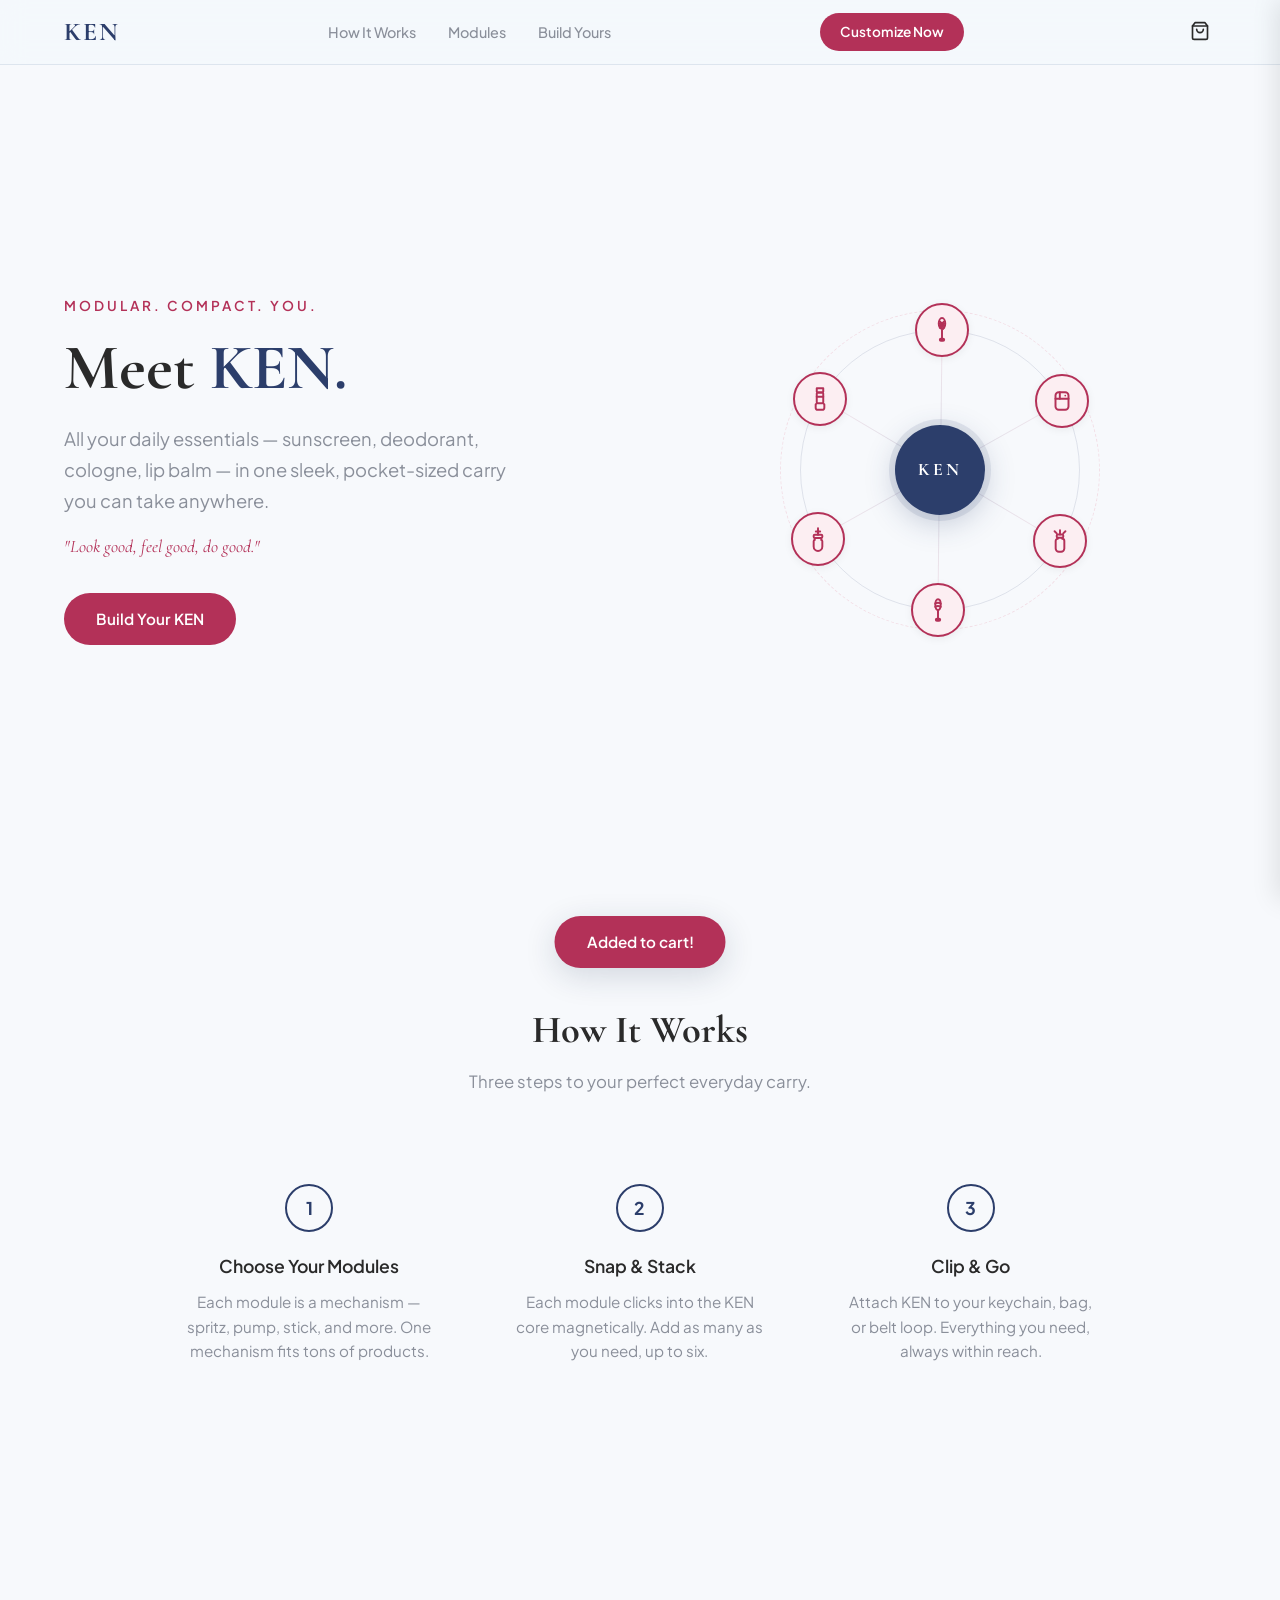
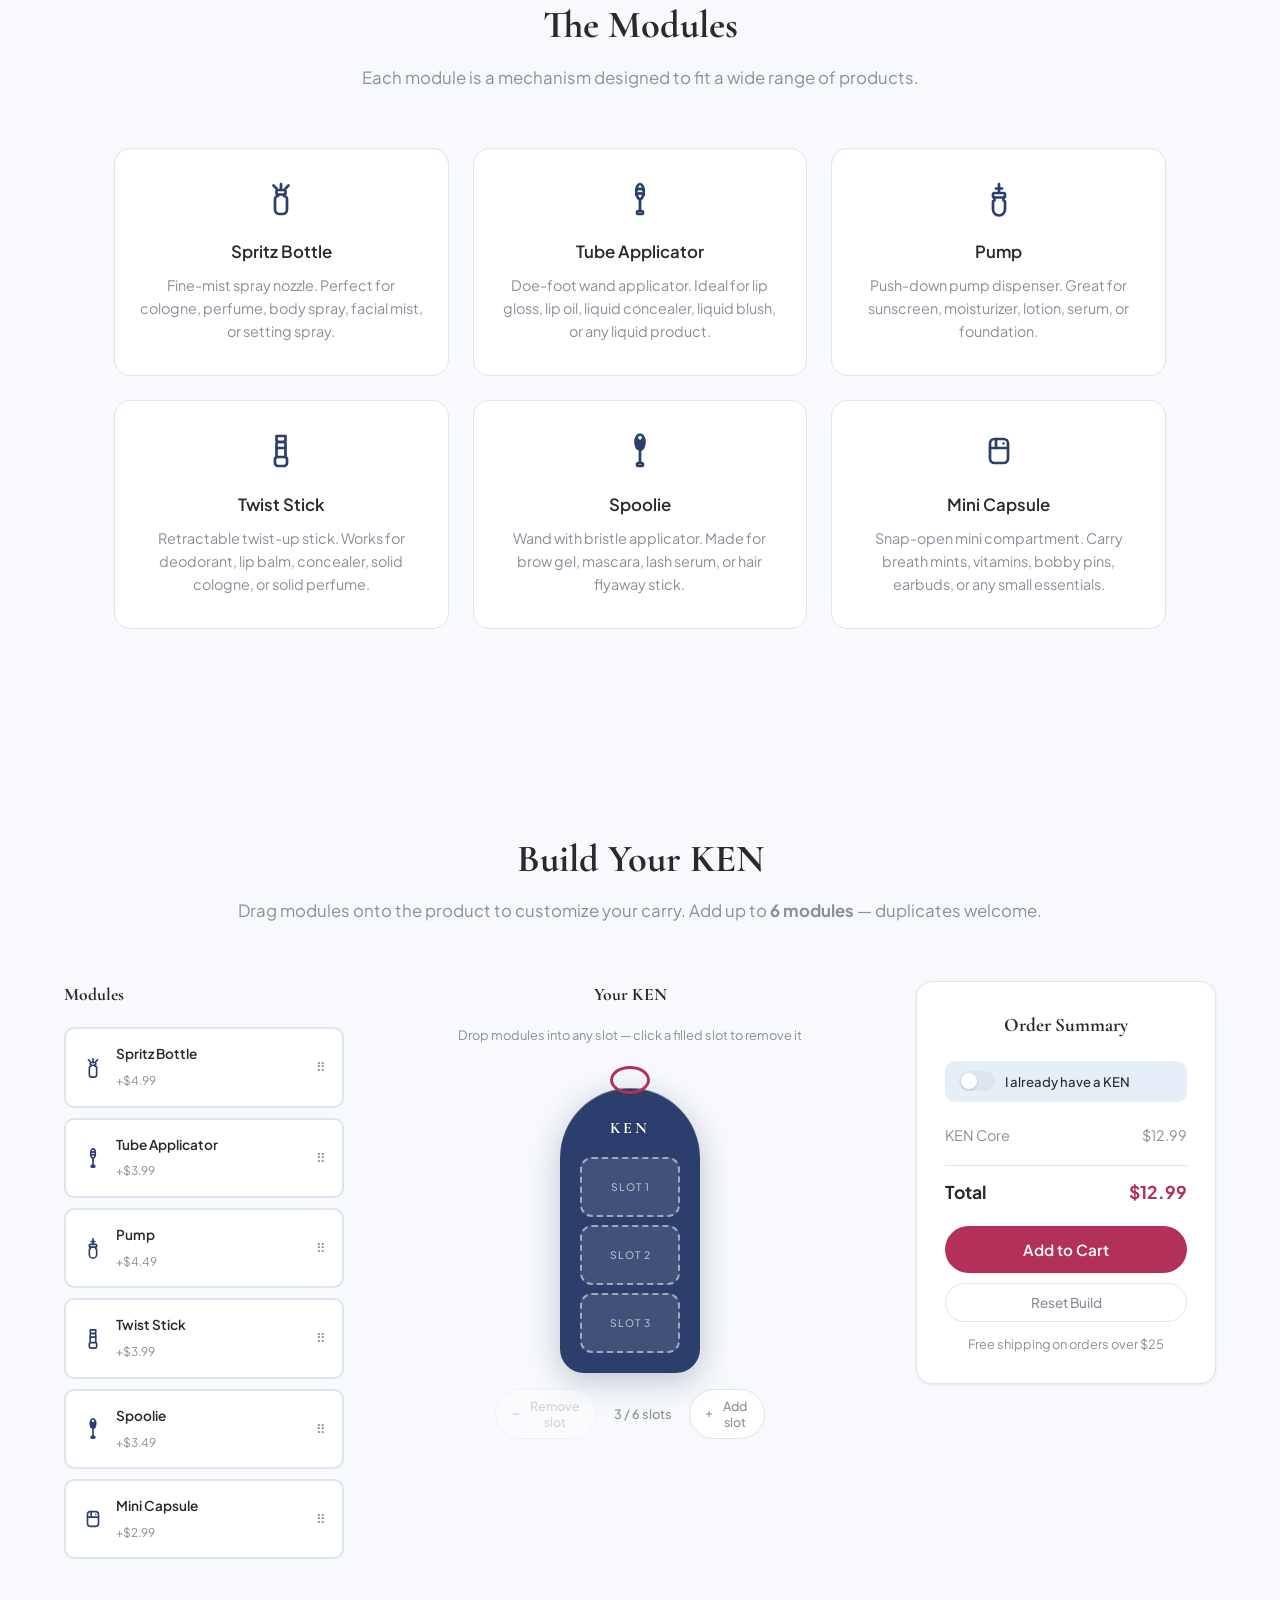
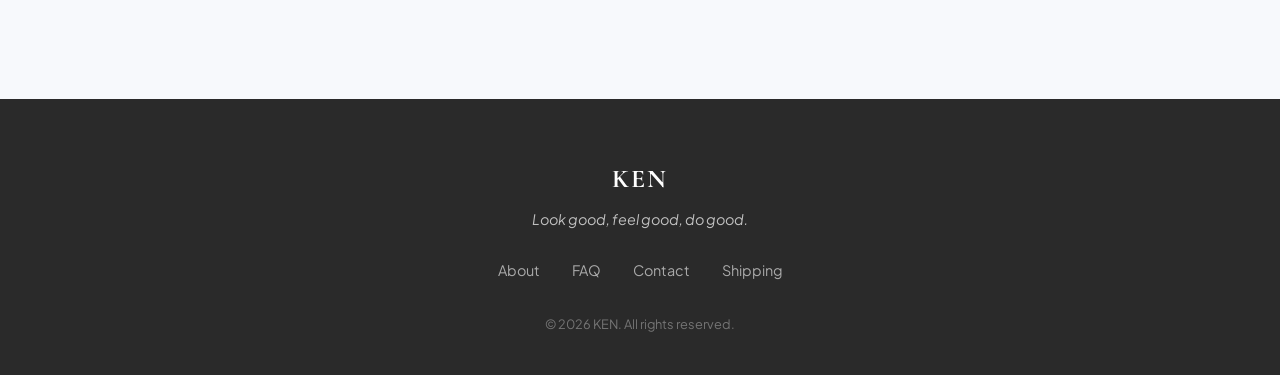
==== commit 8e1a1fbc: "updated finishing touches" ====
--- a/index.html
+++ b/index.html
@@ -6,7 +6,7 @@
   <title>KEN — Look Good, Feel Good, Do Good</title>
   <link rel="stylesheet" href="styles.css">
   <link rel="preconnect" href="https://fonts.googleapis.com">
-  <link href="https://fonts.googleapis.com/css2?family=Inter:wght@300;400;500;600;700;800&family=Playfair+Display:wght@600;700&display=swap" rel="stylesheet">
+  <link href="https://fonts.googleapis.com/css2?family=Plus+Jakarta+Sans:wght@300;400;500;600;700&family=Cormorant+Garamond:wght@500;600;700&display=swap" rel="stylesheet">
 </head>
 <body>
 
@@ -109,7 +109,7 @@
     <div class="hero-content">
       <p class="hero-tagline">Modular. Compact. You.</p>
       <h1 class="hero-title">Meet <span class="brand-accent">KEN.</span></h1>
-      <p class="hero-subtitle">All your daily essentials — perfume, lip gloss, sunscreen, concealer — in one sleek, pocket-sized carry that clips right onto your keychain.</p>
+      <p class="hero-subtitle">All your daily essentials — sunscreen, deodorant, cologne, lip balm — in one sleek, pocket-sized carry you can take anywhere.</p>
       <p class="hero-motto">"Look good, feel good, do good."</p>
       <a href="#build" class="btn btn-pink">Build Your KEN</a>
     </div>
@@ -162,27 +162,27 @@
       <div class="module-card">
         <div class="module-icon"><svg><use href="#icon-spritz"/></svg></div>
         <h3>Spritz Bottle</h3>
-        <p>Fine-mist spray nozzle. Perfect for perfume, cologne, setting spray, facial mist, or body spray.</p>
+        <p>Fine-mist spray nozzle. Perfect for cologne, perfume, body spray, facial mist, or setting spray.</p>
       </div>
       <div class="module-card">
         <div class="module-icon"><svg><use href="#icon-applicator"/></svg></div>
         <h3>Tube Applicator</h3>
-        <p>Doe-foot wand applicator. Ideal for lip gloss, lip oil, concealer, liquid blush, or any liquid product.</p>
+        <p>Doe-foot wand applicator. Ideal for lip gloss, lip oil, liquid concealer, liquid blush, or any liquid product.</p>
       </div>
       <div class="module-card">
         <div class="module-icon"><svg><use href="#icon-pump"/></svg></div>
         <h3>Pump</h3>
-        <p>Push-down pump dispenser. Great for sunscreen, foundation, lotion, serum, or moisturizer.</p>
+        <p>Push-down pump dispenser. Great for sunscreen, moisturizer, lotion, serum, or foundation.</p>
       </div>
       <div class="module-card">
         <div class="module-icon"><svg><use href="#icon-stick"/></svg></div>
         <h3>Twist Stick</h3>
-        <p>Retractable twist-up stick. Works for concealer, deodorant, lip balm, blush stick, or solid perfume.</p>
+        <p>Retractable twist-up stick. Works for deodorant, lip balm, concealer, solid cologne, or solid perfume.</p>
       </div>
       <div class="module-card">
         <div class="module-icon"><svg><use href="#icon-spoolie"/></svg></div>
         <h3>Spoolie</h3>
-        <p>Wand with bristle applicator. Made for mascara, brow gel, lash serum, or hair flyaway stick.</p>
+        <p>Wand with bristle applicator. Made for brow gel, mascara, lash serum, or hair flyaway stick.</p>
       </div>
       <div class="module-card">
         <div class="module-icon"><svg><use href="#icon-pod"/></svg></div>
--- a/styles.css
+++ b/styles.css
@@ -25,8 +25,8 @@
   --shadow-sm: 0 1px 3px rgba(27, 42, 74, 0.08);
   --shadow-md: 0 4px 20px rgba(27, 42, 74, 0.12);
   --shadow-lg: 0 8px 32px rgba(27, 42, 74, 0.16);
-  --font-body: 'Inter', -apple-system, sans-serif;
-  --font-display: 'Playfair Display', Georgia, serif;
+  --font-body: 'Plus Jakarta Sans', -apple-system, sans-serif;
+  --font-display: 'Cormorant Garamond', Georgia, serif;
 }
 
 html {
@@ -381,18 +381,15 @@
   width: 48px;
   height: 48px;
   border-radius: 50%;
-  background: var(--color-gradient);
-  color: white;
+  background: transparent;
+  border: 2px solid var(--color-pink);
+  color: var(--color-pink);
   display: inline-flex;
   align-items: center;
   justify-content: center;
   font-weight: 700;
   font-size: 1.1rem;
   margin-bottom: 20px;
-}
-
-.step:nth-child(2) .step-number {
-  background: var(--color-rose);
 }
 
 .step h3 {
@@ -426,21 +423,13 @@
   border-radius: var(--radius);
   padding: 32px 24px;
   text-align: center;
-  transition: transform 0.2s, box-shadow 0.2s;
+  transition: transform 0.2s, box-shadow 0.2s, border-color 0.2s;
 }
 
 .module-card:hover {
   transform: translateY(-4px);
   box-shadow: var(--shadow-md);
-  border-color: var(--color-rose);
-}
-
-.module-card:nth-child(even) {
-  border-top: 3px solid var(--color-rose-light);
-}
-
-.module-card:nth-child(odd) {
-  border-top: 3px solid var(--color-blue-light);
+  border: 2px solid var(--color-rose);
 }
 
 .module-icon {
@@ -649,6 +638,26 @@
   border-color: rgba(255,255,255,0.7);
   background: rgba(255,255,255,0.2);
   cursor: pointer;
+}
+
+.drop-slot.filled.just-dropped {
+  animation: slotPop 0.4s cubic-bezier(0.175, 0.885, 0.32, 1.275);
+}
+
+@keyframes slotPop {
+  0% {
+    transform: scale(0.5);
+    opacity: 0;
+    background: rgba(255,255,255,0.5);
+  }
+  60% {
+    transform: scale(1.12);
+    opacity: 1;
+  }
+  100% {
+    transform: scale(1);
+    background: rgba(255,255,255,0.2);
+  }
 }
 
 .drop-slot.filled:hover {
@@ -1042,6 +1051,23 @@
   font-weight: 600;
   font-size: 0.9rem;
   color: var(--color-text);
+}
+
+.cart-item-remove {
+  background: none;
+  border: none;
+  color: var(--color-text-muted);
+  font-size: 1.2rem;
+  cursor: pointer;
+  padding: 4px 8px;
+  border-radius: 6px;
+  line-height: 1;
+  transition: background 0.15s, color 0.15s;
+}
+
+.cart-item-remove:hover {
+  background: var(--color-rose-light);
+  color: var(--color-rose);
 }
 
 .cart-footer {
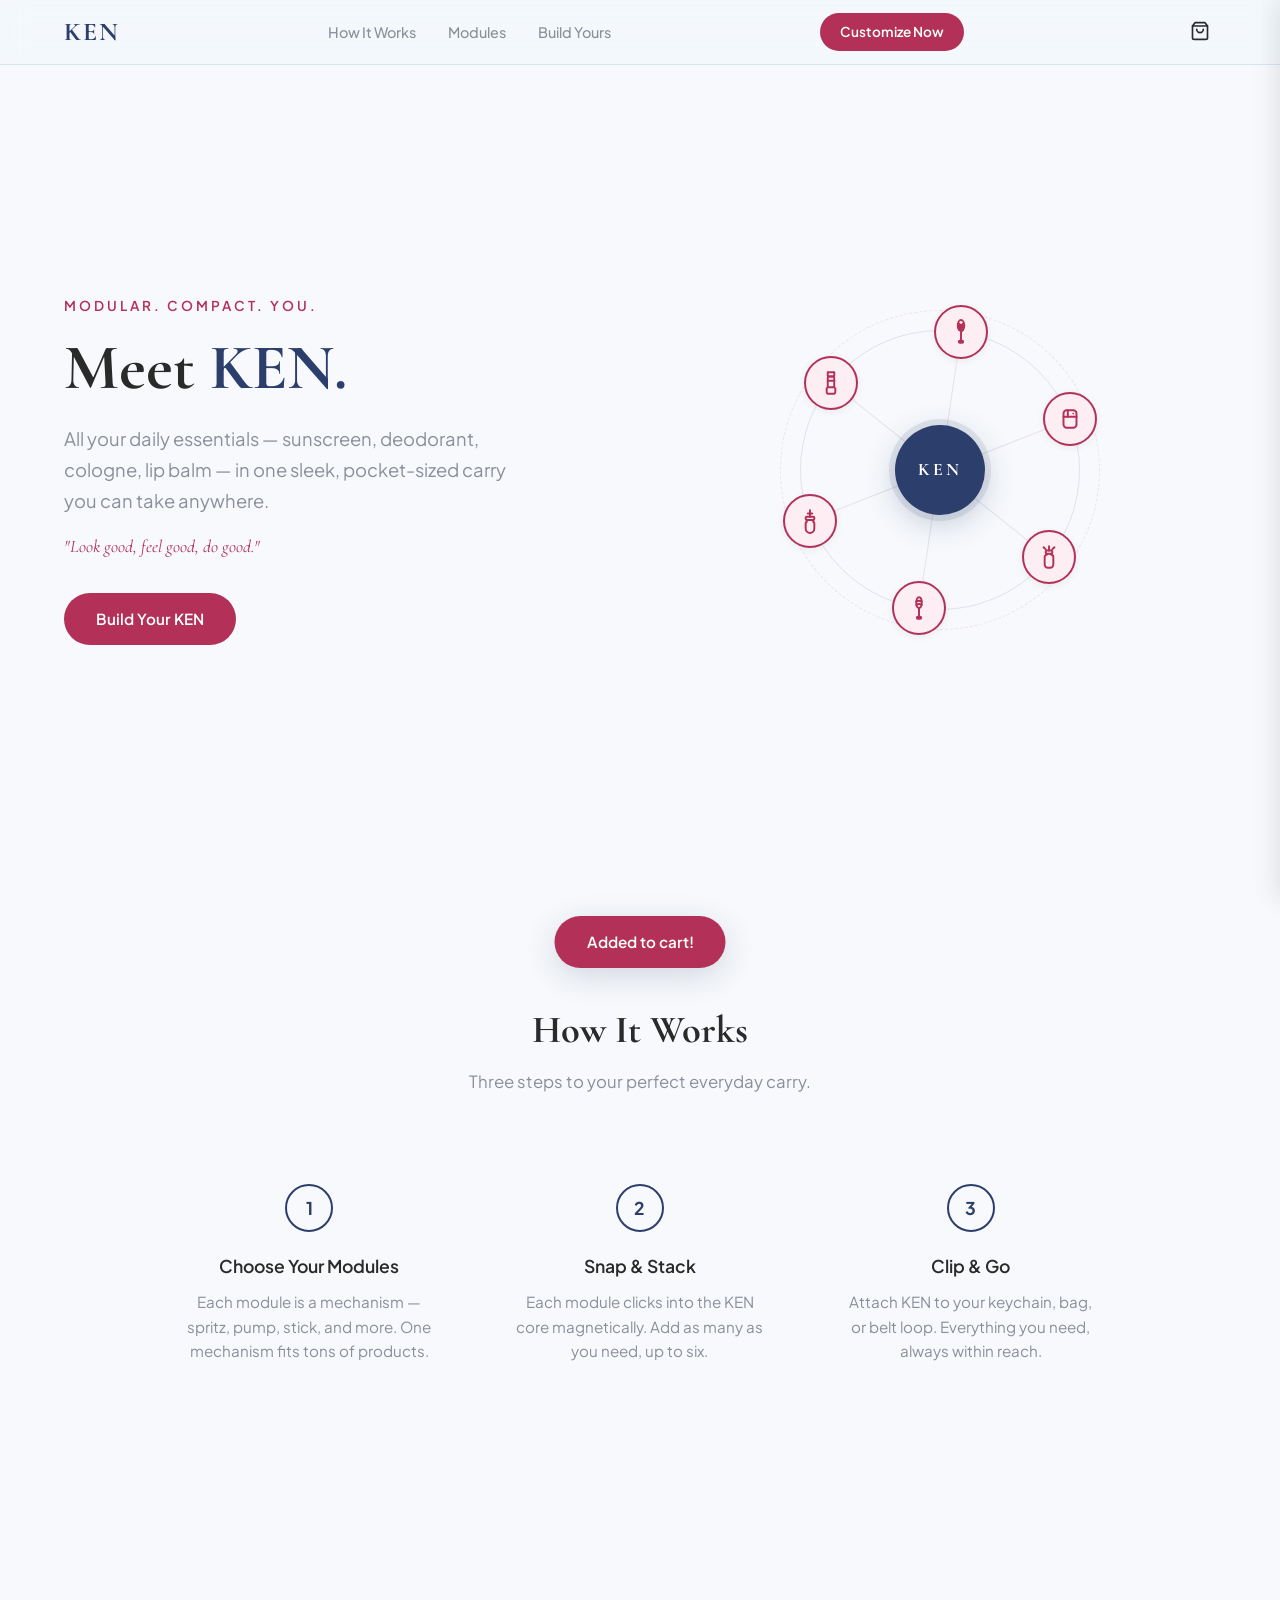
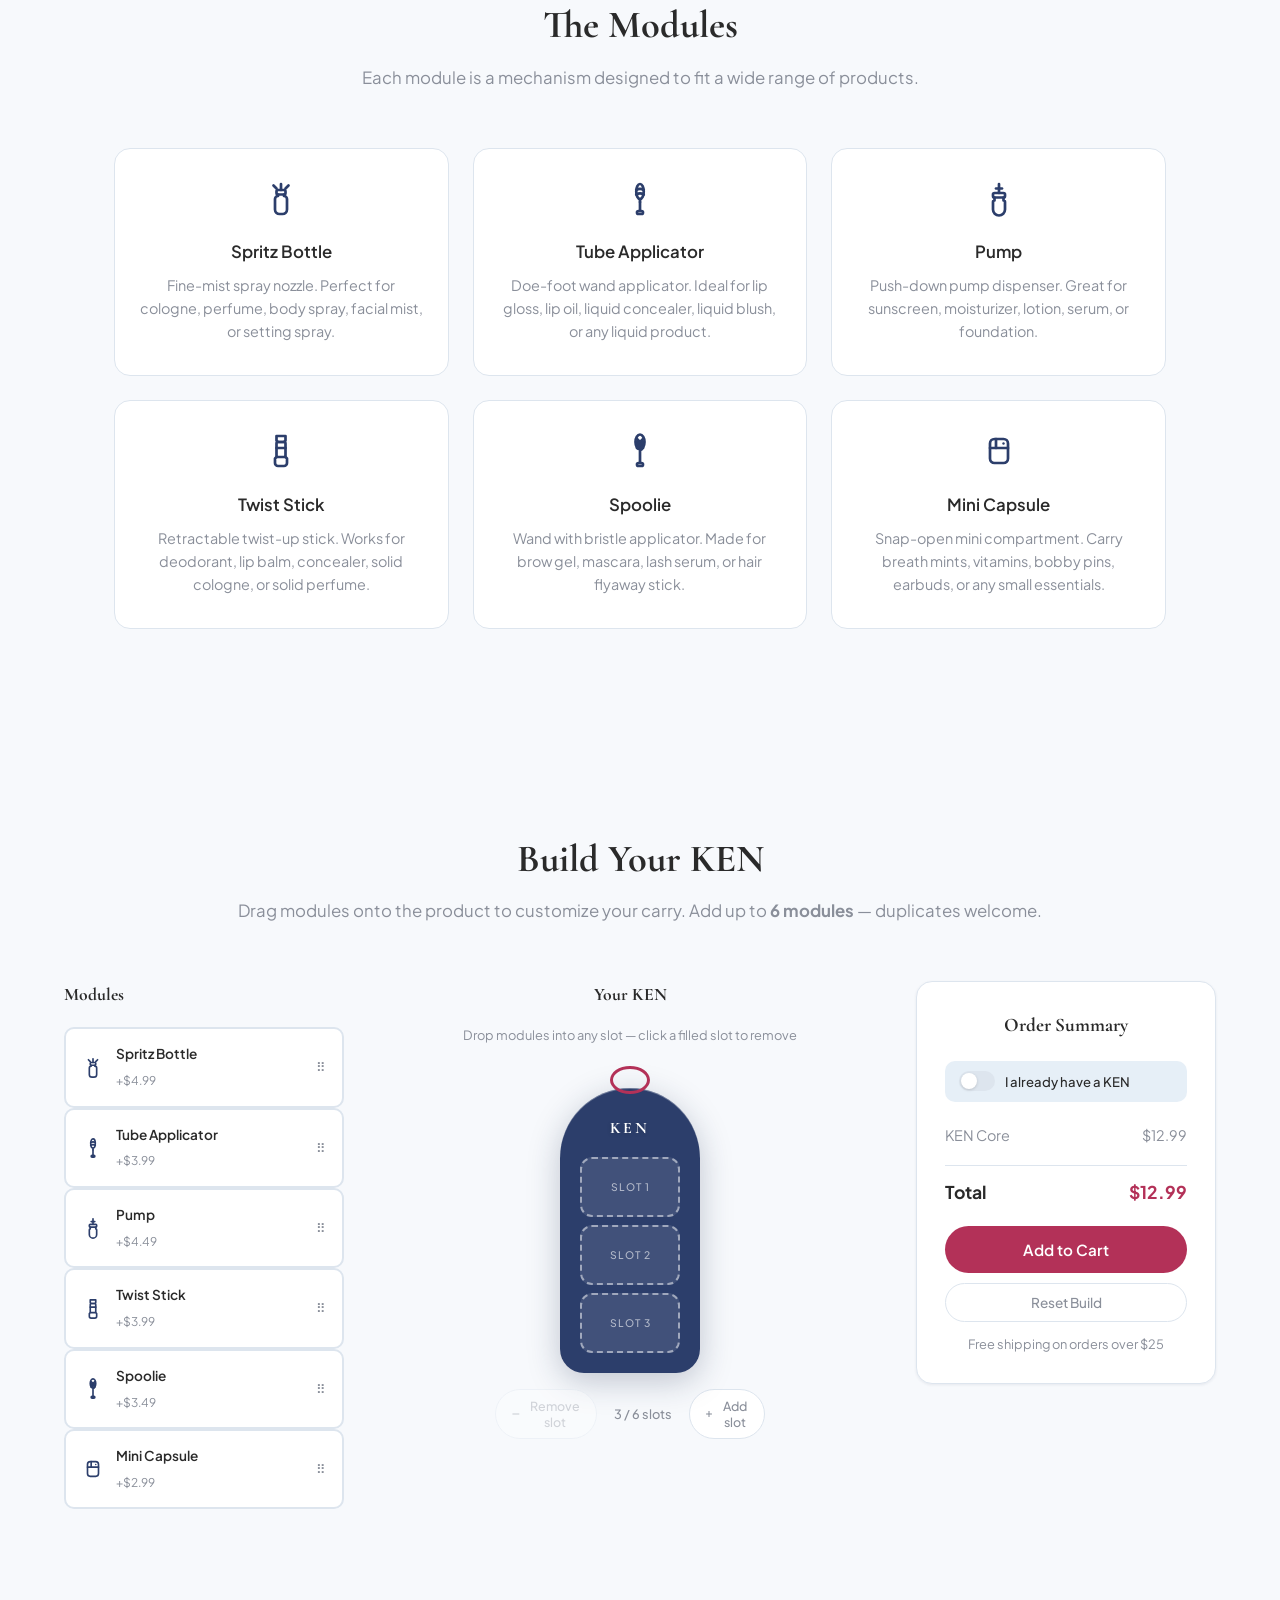
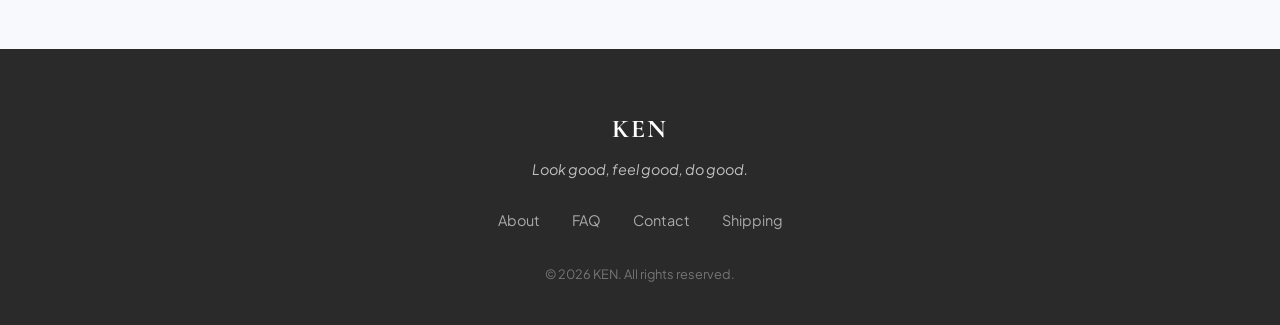
==== commit faecb506: "Improve mobile responsiveness and UX - Fix hero orbit radius to scale dynamically so modules never o" ====
--- a/index.html
+++ b/index.html
@@ -195,66 +195,74 @@
   <!-- Build Your KEN — Drag & Drop Customizer -->
   <section id="build" class="customizer">
     <h2 class="section-title">Build Your KEN</h2>
-    <p class="section-subtitle">Drag modules onto the product to customize your carry. Add up to <strong>6 modules</strong> — duplicates welcome.</p>
+    <p class="section-subtitle">
+      <span class="hint-desktop">Drag modules onto the product to customize your carry. Add up to <strong>6 modules</strong> — duplicates welcome.</span>
+      <span class="hint-mobile">Tap any module to add it to your KEN. Add up to <strong>6 modules</strong> — duplicates welcome.</span>
+    </p>
 
     <div class="customizer-layout">
       <!-- Left: Module tray (draggable items) -->
       <div class="module-tray">
         <h3>Modules</h3>
-        <div class="drag-module" draggable="true" data-module="spritz" data-price="4.99">
-          <span class="drag-icon"><svg><use href="#icon-spritz"/></svg></span>
-          <div class="drag-info">
-            <h4>Spritz Bottle</h4>
-            <span>+$4.99</span>
-          </div>
-          <span class="drag-handle">⠿</span>
-        </div>
-        <div class="drag-module" draggable="true" data-module="applicator" data-price="3.99">
-          <span class="drag-icon"><svg><use href="#icon-applicator"/></svg></span>
-          <div class="drag-info">
-            <h4>Tube Applicator</h4>
-            <span>+$3.99</span>
-          </div>
-          <span class="drag-handle">⠿</span>
-        </div>
-        <div class="drag-module" draggable="true" data-module="pump" data-price="4.49">
-          <span class="drag-icon"><svg><use href="#icon-pump"/></svg></span>
-          <div class="drag-info">
-            <h4>Pump</h4>
-            <span>+$4.49</span>
-          </div>
-          <span class="drag-handle">⠿</span>
-        </div>
-        <div class="drag-module" draggable="true" data-module="stick" data-price="3.99">
-          <span class="drag-icon"><svg><use href="#icon-stick"/></svg></span>
-          <div class="drag-info">
-            <h4>Twist Stick</h4>
-            <span>+$3.99</span>
-          </div>
-          <span class="drag-handle">⠿</span>
-        </div>
-        <div class="drag-module" draggable="true" data-module="spoolie" data-price="3.49">
-          <span class="drag-icon"><svg><use href="#icon-spoolie"/></svg></span>
-          <div class="drag-info">
-            <h4>Spoolie</h4>
-            <span>+$3.49</span>
-          </div>
-          <span class="drag-handle">⠿</span>
-        </div>
-        <div class="drag-module" draggable="true" data-module="pod" data-price="2.99">
-          <span class="drag-icon"><svg><use href="#icon-pod"/></svg></span>
-          <div class="drag-info">
-            <h4>Mini Capsule</h4>
-            <span>+$2.99</span>
-          </div>
-          <span class="drag-handle">⠿</span>
+        <div class="tray-grid">
+          <div class="drag-module" draggable="true" data-module="spritz" data-price="4.99">
+            <span class="drag-icon"><svg><use href="#icon-spritz"/></svg></span>
+            <div class="drag-info">
+              <h4>Spritz Bottle</h4>
+              <span>+$4.99</span>
+            </div>
+            <span class="drag-handle">⠿</span>
+          </div>
+          <div class="drag-module" draggable="true" data-module="applicator" data-price="3.99">
+            <span class="drag-icon"><svg><use href="#icon-applicator"/></svg></span>
+            <div class="drag-info">
+              <h4>Tube Applicator</h4>
+              <span>+$3.99</span>
+            </div>
+            <span class="drag-handle">⠿</span>
+          </div>
+          <div class="drag-module" draggable="true" data-module="pump" data-price="4.49">
+            <span class="drag-icon"><svg><use href="#icon-pump"/></svg></span>
+            <div class="drag-info">
+              <h4>Pump</h4>
+              <span>+$4.49</span>
+            </div>
+            <span class="drag-handle">⠿</span>
+          </div>
+          <div class="drag-module" draggable="true" data-module="stick" data-price="3.99">
+            <span class="drag-icon"><svg><use href="#icon-stick"/></svg></span>
+            <div class="drag-info">
+              <h4>Twist Stick</h4>
+              <span>+$3.99</span>
+            </div>
+            <span class="drag-handle">⠿</span>
+          </div>
+          <div class="drag-module" draggable="true" data-module="spoolie" data-price="3.49">
+            <span class="drag-icon"><svg><use href="#icon-spoolie"/></svg></span>
+            <div class="drag-info">
+              <h4>Spoolie</h4>
+              <span>+$3.49</span>
+            </div>
+            <span class="drag-handle">⠿</span>
+          </div>
+          <div class="drag-module" draggable="true" data-module="pod" data-price="2.99">
+            <span class="drag-icon"><svg><use href="#icon-pod"/></svg></span>
+            <div class="drag-info">
+              <h4>Mini Capsule</h4>
+              <span>+$2.99</span>
+            </div>
+            <span class="drag-handle">⠿</span>
+          </div>
         </div>
       </div>
 
       <!-- Center: Product diagram with drop slots -->
       <div class="product-diagram">
         <h3>Your KEN</h3>
-        <p class="diagram-hint">Drop modules into any slot — click a filled slot to remove it</p>
+        <p class="diagram-hint">
+          <span class="hint-desktop">Drop modules into any slot — click a filled slot to remove</span>
+          <span class="hint-mobile">Tap a module below to add it — tap a filled slot to remove</span>
+        </p>
         <div class="product-body">
           <div class="keychain-ring"></div>
           <div class="ken-body" id="ken-body">
--- a/styles.css
+++ b/styles.css
@@ -1145,6 +1145,9 @@
   color: rgba(255,255,255,0.35);
 }
 
+/* ===== Hint visibility (desktop vs mobile) ===== */
+.hint-mobile { display: none; }
+
 /* ===== Toast ===== */
 .toast {
   position: fixed;
@@ -1176,14 +1179,14 @@
     order: -1;
     grid-column: 1 / -1;
   }
-
 }
 
 @media (max-width: 900px) {
   .hero {
     flex-direction: column;
     text-align: center;
-    padding-top: 120px;
+    padding: 100px 20px 56px;
+    gap: 40px;
   }
 
   .hero-subtitle {
@@ -1237,19 +1240,94 @@
   .nav-links {
     display: none;
   }
+
+  .how-it-works,
+  .modules-showcase,
+  .customizer {
+    padding: 64px 20px;
+  }
+
+  .section-subtitle {
+    margin-bottom: 40px;
+  }
 }
 
 @media (max-width: 700px) {
   .customizer-layout {
     grid-template-columns: 1fr;
+    gap: 24px;
+  }
+
+  /* Tray first, KEN body second, summary last */
+  .module-tray {
+    order: 0;
   }
 
   .product-diagram {
-    order: 0;
+    order: 1;
+    grid-column: auto; /* reset the span from the 1000px breakpoint */
   }
 
   .order-summary {
+    order: 2;
     position: static;
+  }
+
+  /* Show mobile hints, hide desktop hints */
+  .hint-desktop { display: none; }
+  .hint-mobile  { display: inline; }
+
+  /* 2-column tap grid */
+  .tray-grid {
+    display: grid;
+    grid-template-columns: 1fr 1fr;
+    gap: 10px;
+  }
+
+  /* Card-style tappable modules */
+  .drag-module {
+    flex-direction: column;
+    align-items: center;
+    text-align: center;
+    padding: 18px 10px 14px;
+    gap: 8px;
+    cursor: pointer;
+    touch-action: manipulation; /* native scroll never blocked */
+  }
+
+  .drag-module .drag-handle {
+    display: none;
+  }
+
+  .drag-module .drag-info {
+    text-align: center;
+    min-width: 0;
+  }
+
+  .drag-module .drag-info h4 {
+    font-size: 0.82rem;
+  }
+
+  .drag-module .drag-info span {
+    font-size: 0.75rem;
+  }
+
+  .drag-module .drag-icon svg {
+    width: 28px;
+    height: 28px;
+  }
+
+  .drag-module:active {
+    background: var(--color-pink-light);
+    border-color: var(--color-pink);
+    transform: scale(0.96);
+    transition: transform 0.1s, background 0.1s;
+  }
+
+  /* Slightly larger slots so they're easier to hit on touch */
+  .drop-slot {
+    width: 90px;
+    height: 58px;
   }
 }
 
@@ -1258,6 +1336,10 @@
     grid-template-columns: 1fr;
   }
 
+  .hero {
+    padding: 96px 16px 48px;
+  }
+
   .hero-title {
     font-size: 2.2rem;
   }
@@ -1265,4 +1347,166 @@
   .section-title {
     font-size: 1.8rem;
   }
-}
+
+  .how-it-works,
+  .modules-showcase,
+  .customizer {
+    padding: 56px 16px;
+  }
+
+  .footer-links {
+    flex-wrap: wrap;
+    gap: 16px;
+  }
+
+  .nav-container {
+    padding: 0 16px;
+  }
+
+  /* Steps: horizontal numbered list on mobile */
+  .steps {
+    gap: 0;
+  }
+
+  .step {
+    display: grid;
+    grid-template-columns: 44px 1fr;
+    column-gap: 16px;
+    text-align: left;
+    padding: 20px 0;
+    border-bottom: 1px solid var(--color-border);
+  }
+
+  .step:last-child {
+    border-bottom: none;
+    padding-bottom: 0;
+  }
+
+  .step-number {
+    grid-row: 1 / span 2;
+    align-self: center;
+    margin-bottom: 0;
+    width: 40px;
+    height: 40px;
+    font-size: 1rem;
+    flex-shrink: 0;
+  }
+
+  .step h3 {
+    font-size: 1rem;
+    margin-bottom: 4px;
+  }
+
+  .step p {
+    font-size: 0.88rem;
+  }
+}
+
+@media (max-width: 480px) {
+  .hero {
+    padding: 88px 16px 40px;
+    gap: 28px;
+    min-height: auto;
+  }
+
+  .hero-title {
+    font-size: 2rem;
+  }
+
+  .hero-subtitle {
+    font-size: 1rem;
+  }
+
+  .product-explorer {
+    width: 240px;
+    height: 240px;
+  }
+
+  .explorer-ring {
+    width: 180px;
+    height: 180px;
+  }
+
+  .explorer-ring.ring-2 {
+    width: 210px;
+    height: 210px;
+  }
+
+  .explorer-core {
+    width: 60px;
+    height: 60px;
+    font-size: 0.78rem;
+  }
+
+  .orbit-module {
+    width: 36px;
+    height: 36px;
+  }
+
+  .orbit-module svg {
+    width: 18px;
+    height: 18px;
+  }
+
+  .how-it-works,
+  .modules-showcase,
+  .customizer {
+    padding: 48px 16px;
+  }
+
+  .section-title {
+    font-size: 1.65rem;
+  }
+
+  .section-subtitle {
+    font-size: 0.95rem;
+    margin-bottom: 28px;
+  }
+
+  .btn {
+    padding: 12px 24px;
+    font-size: 0.9rem;
+  }
+
+  .order-summary {
+    padding: 20px 16px;
+  }
+
+  .ken-body {
+    width: 120px;
+  }
+
+  .product-body {
+    width: 200px;
+  }
+
+  .drop-slot {
+    width: 84px;
+    height: 50px;
+  }
+
+  .nav-cta {
+    padding: 7px 14px;
+    font-size: 0.8rem;
+  }
+
+  .logo {
+    font-size: 1.4rem;
+  }
+
+  .footer {
+    padding: 48px 16px 32px;
+  }
+
+  .footer-links {
+    gap: 12px;
+  }
+
+  .toast {
+    width: calc(100% - 32px);
+    text-align: center;
+    bottom: 24px;
+    font-size: 0.88rem;
+    padding: 12px 20px;
+  }
+}
